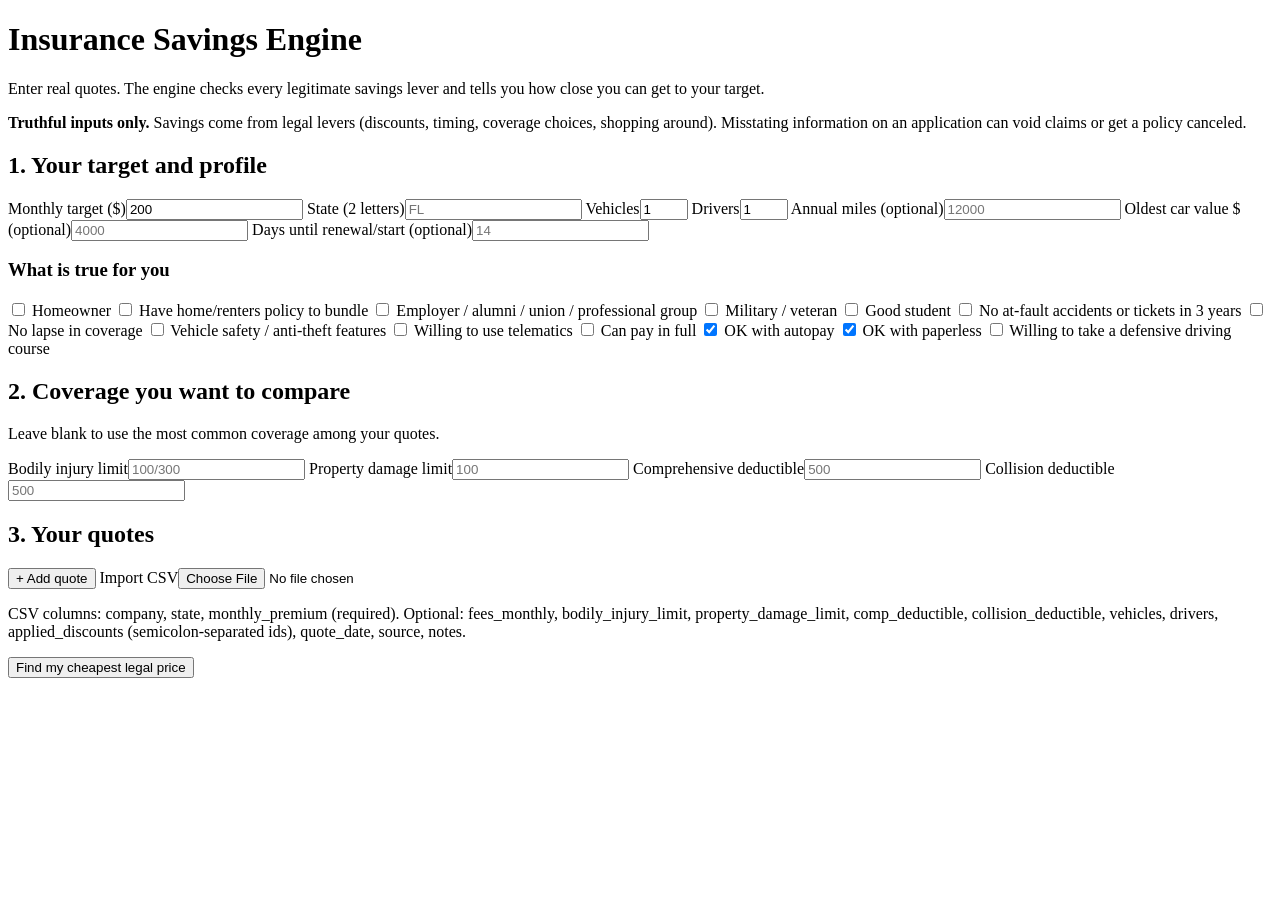
==== app/static/index.html @ ed21ce82 "Move Python files into app/ package and web files into app/static/ Co-Authored-By: Claude Sonnet 5.5" ====
<!doctype html>
<html lang="en">
<head>
  <meta charset="utf-8">
  <meta name="viewport" content="width=device-width, initial-scale=1">
  <!--
    الملف: app/static/index.html — الصفحة الرئيسية (هيكل الواجهة)
    ما يفعله: يحتوي على نماذج الإدخال (الهدف، الملف الشخصي، التغطية، العروض) ومكان عرض النتائج.
    متى تعدّله: لإضافة حقل أو خانة اختيار جديدة (واربطها بـ app.js وبـ models.py).
  -->
  <title>Insurance Savings Engine</title>
  <link rel="stylesheet" href="/static/style.css">
</head>
<body>
<!-- ===== رأس الصفحة: العنوان والتنبيه ===== -->
<header>
  <h1>Insurance Savings Engine</h1>
  <p class="sub">Enter real quotes. The engine checks every legitimate savings lever and tells you how close you can get to your target.</p>
  <p class="notice"><strong>Truthful inputs only.</strong> Savings come from legal levers (discounts, timing, coverage choices, shopping around). Misstating information on an application can void claims or get a policy canceled.</p>
</header>

<main>
  <section class="card">
    <!-- ===== القسم 1: الهدف الشهري والملف الشخصي ===== -->
    <h2>1. Your target and profile</h2>
    <div class="grid">
      <label>Monthly target ($)<input id="target" type="number" min="1" value="200"></label>
      <label>State (2 letters)<input id="p_state" maxlength="2" placeholder="FL"></label>
      <label>Vehicles<input id="p_vehicles" type="number" min="1" max="10" value="1"></label>
      <label>Drivers<input id="p_drivers" type="number" min="1" max="10" value="1"></label>
      <label>Annual miles (optional)<input id="p_miles" type="number" min="0" placeholder="12000"></label>
      <label>Oldest car value $ (optional)<input id="p_value" type="number" min="0" placeholder="4000"></label>
      <label>Days until renewal/start (optional)<input id="p_days" type="number" min="0" placeholder="14"></label>
    </div>
    <!-- ===== خانات "ما الصحيح عنك": يقرؤها app.js عبر data-bool وأسماؤها نفس حقول Profile في models.py ===== -->
    <h3>What is true for you</h3>
    <div class="checks" id="profile-checks">
      <label><input type="checkbox" data-bool="homeowner"> Homeowner</label>
      <label><input type="checkbox" data-bool="has_bundle_policy"> Have home/renters policy to bundle</label>
      <label><input type="checkbox" data-bool="employer_or_group"> Employer / alumni / union / professional group</label>
      <label><input type="checkbox" data-bool="military"> Military / veteran</label>
      <label><input type="checkbox" data-bool="good_student"> Good student</label>
      <label><input type="checkbox" data-bool="clean_record_3yr"> No at-fault accidents or tickets in 3 years</label>
      <label><input type="checkbox" data-bool="continuous_coverage"> No lapse in coverage</label>
      <label><input type="checkbox" data-bool="vehicle_safety_features"> Vehicle safety / anti-theft features</label>
      <label><input type="checkbox" data-bool="willing_telematics"> Willing to use telematics</label>
      <label><input type="checkbox" data-bool="willing_pay_in_full"> Can pay in full</label>
      <label><input type="checkbox" data-bool="autopay_ok" checked> OK with autopay</label>
      <label><input type="checkbox" data-bool="paperless_ok" checked> OK with paperless</label>
      <label><input type="checkbox" data-bool="willing_defensive_course"> Willing to take a defensive driving course</label>
    </div>
  </section>

  <section class="card">
    <!-- ===== القسم 2: التغطية المطلوبة للمقارنة ===== -->
    <h2>2. Coverage you want to compare</h2>
    <p class="hint">Leave blank to use the most common coverage among your quotes.</p>
    <div class="grid">
      <label>Bodily injury limit<input id="c_bi" placeholder="100/300"></label>
      <label>Property damage limit<input id="c_pd" placeholder="100"></label>
      <label>Comprehensive deductible<input id="c_comp" placeholder="500"></label>
      <label>Collision deductible<input id="c_coll" placeholder="500"></label>
    </div>
  </section>

  <section class="card">
    <!-- ===== القسم 3: عروض الأسعار (إضافة يدوية أو استيراد CSV) ===== -->
    <h2>3. Your quotes</h2>
    <div class="row">
      <button id="add-quote" type="button">+ Add quote</button>
      <label class="file">Import CSV<input id="csv-file" type="file" accept=".csv,text/csv"></label>
    </div>
    <p class="hint">CSV columns: company, state, monthly_premium (required). Optional: fees_monthly, bodily_injury_limit, property_damage_limit, comp_deductible, collision_deductible, vehicles, drivers, applied_discounts (semicolon-separated ids), quote_date, source, notes.</p>
    <div id="csv-msg" class="hint" role="status"></div>
    <div id="quotes"></div>
  </section>

  <!-- ===== زر البحث عن أرخص سعر ===== -->
  <button id="analyze" class="primary" type="button">Find my cheapest legal price</button>
  <div id="error" class="error" role="alert" hidden></div>

  <!-- ===== مكان عرض النتائج (يملؤه app.js) ===== -->
  <section id="results" hidden></section>
</main>

<!-- ===== التذييل: إخلاء المسؤولية ===== -->
<footer>
  <p id="disclaimer" class="hint"></p>
</footer>
<!-- ===== ملف الجافاسكربت ===== -->
<script src="/static/app.js"></script>
</body>
</html>
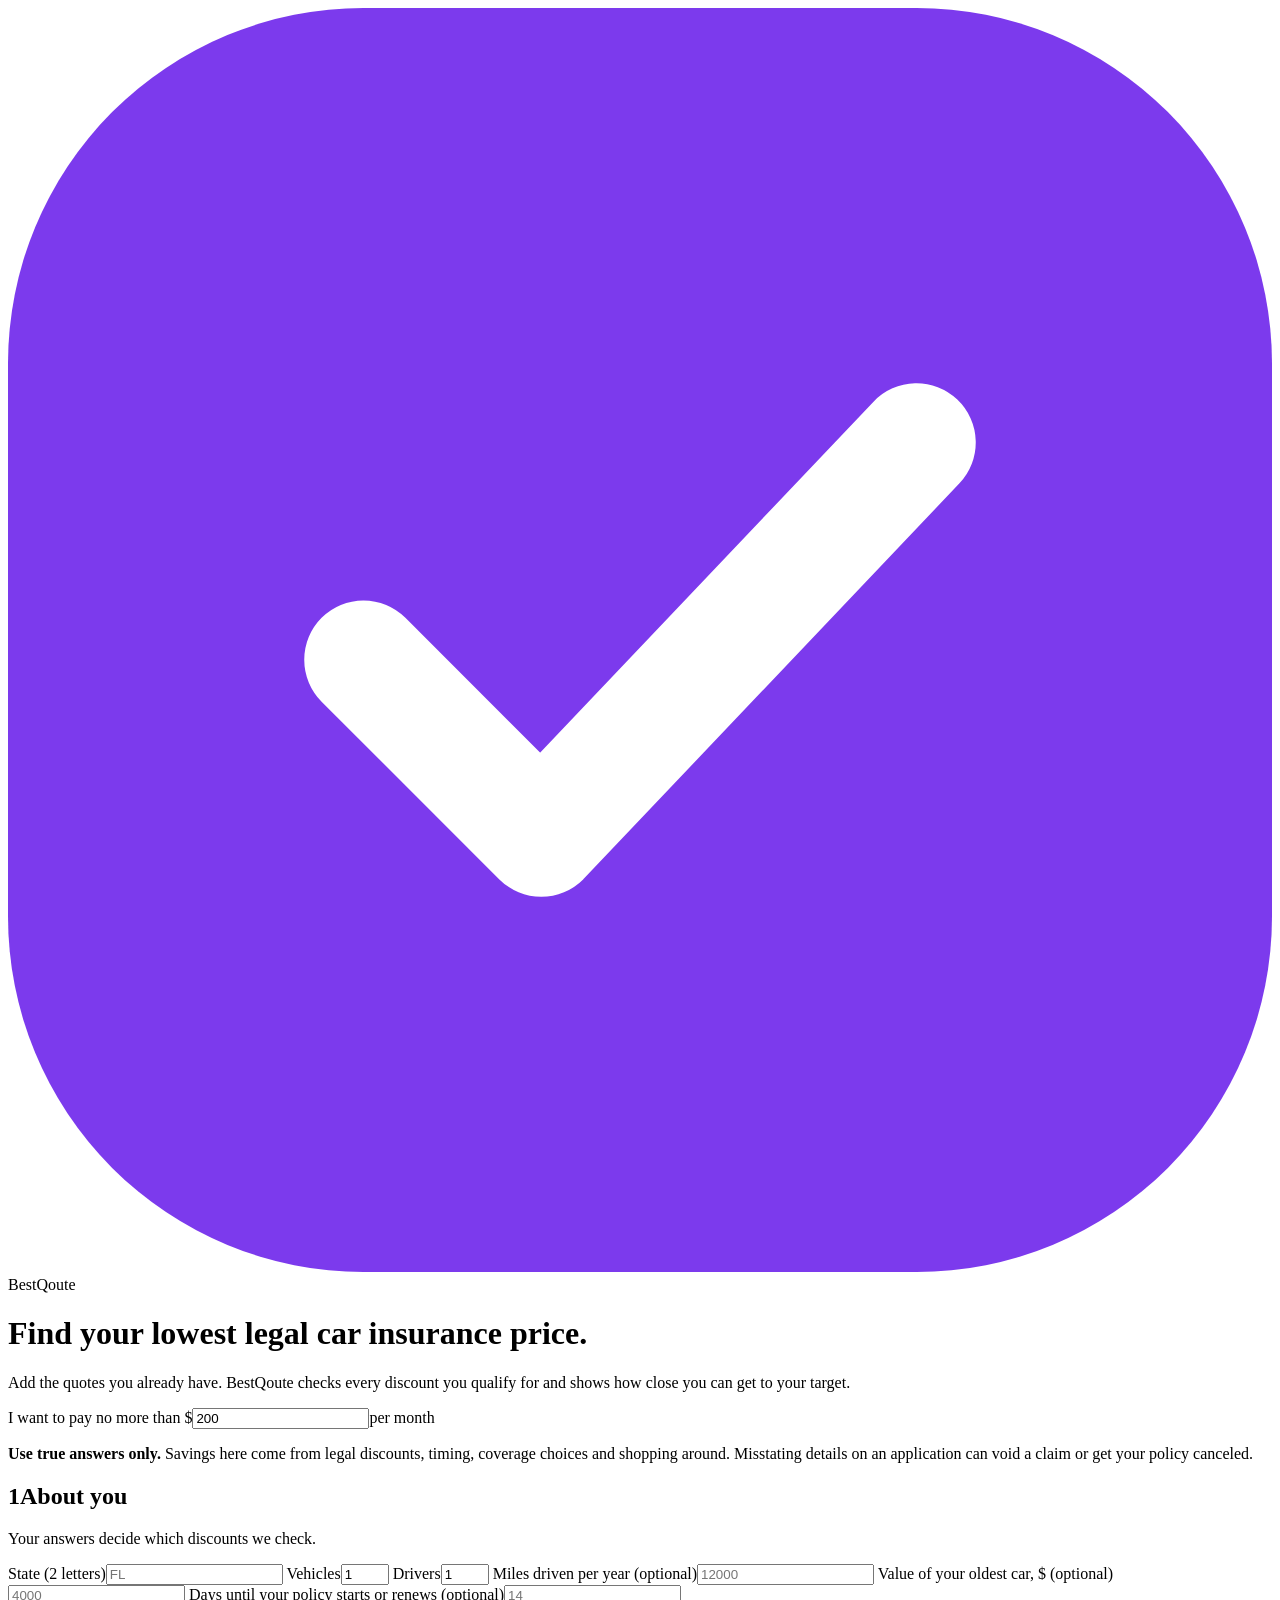
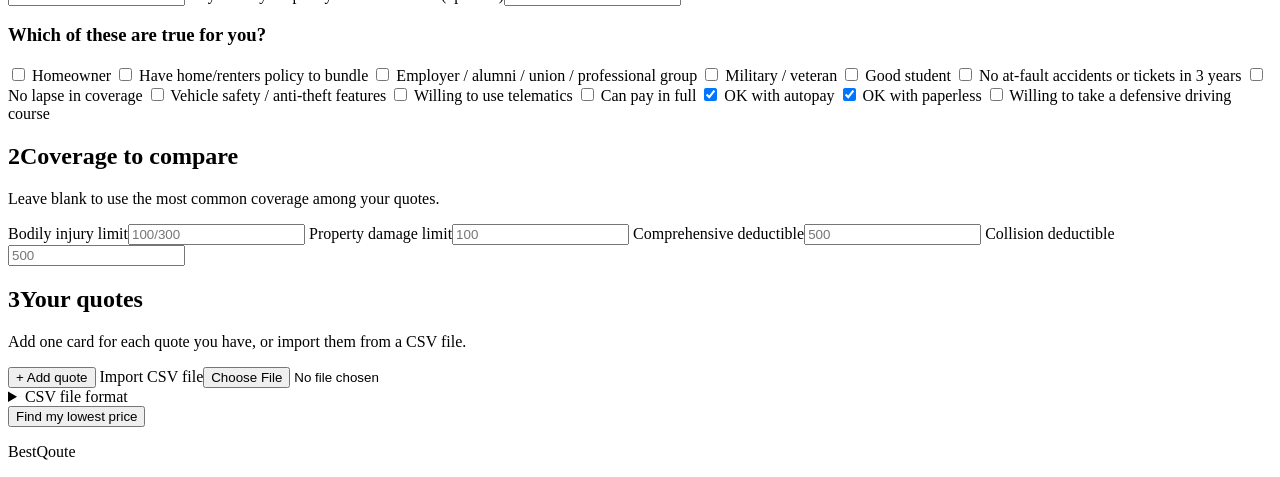
==== commit 397a6cac: "Redesign UI in black, white and purple and rename the product to BestQoute Co-Authored-By: Claude So" ====
--- a/app/static/index.html
+++ b/app/static/index.html
@@ -3,37 +3,54 @@
 <head>
   <meta charset="utf-8">
   <meta name="viewport" content="width=device-width, initial-scale=1">
+  <meta name="theme-color" content="#000000">
+  <meta name="description" content="BestQoute compares your car insurance quotes and shows every legal discount you can use to lower your monthly price.">
   <!--
     الملف: app/static/index.html — الصفحة الرئيسية (هيكل الواجهة)
-    ما يفعله: يحتوي على نماذج الإدخال (الهدف، الملف الشخصي، التغطية، العروض) ومكان عرض النتائج.
+    ما يفعله: يحتوي على الهدف الشهري ونماذج الإدخال (الملف الشخصي، التغطية، العروض) ومكان عرض النتائج.
     متى تعدّله: لإضافة حقل أو خانة اختيار جديدة (واربطها بـ app.js وبـ models.py).
   -->
-  <title>Insurance Savings Engine</title>
+  <title>BestQoute</title>
+  <link rel="icon" href="data:image/svg+xml,%3Csvg xmlns='http://www.w3.org/2000/svg' viewBox='0 0 32 32'%3E%3Crect width='32' height='32' rx='9' fill='%236D28D9'/%3E%3Cpath d='M9 16.5l4.5 4.5L23 11' fill='none' stroke='%23fff' stroke-width='3' stroke-linecap='round' stroke-linejoin='round'/%3E%3C/svg%3E">
+  <link rel="preconnect" href="https://fonts.googleapis.com">
+  <link rel="preconnect" href="https://fonts.gstatic.com" crossorigin>
+  <link rel="stylesheet" href="https://fonts.googleapis.com/css2?family=Plus+Jakarta+Sans:wght@400;500;600;700;800&display=swap">
   <link rel="stylesheet" href="/static/style.css">
 </head>
 <body>
-<!-- ===== رأس الصفحة: العنوان والتنبيه ===== -->
-<header>
-  <h1>Insurance Savings Engine</h1>
-  <p class="sub">Enter real quotes. The engine checks every legitimate savings lever and tells you how close you can get to your target.</p>
-  <p class="notice"><strong>Truthful inputs only.</strong> Savings come from legal levers (discounts, timing, coverage choices, shopping around). Misstating information on an application can void claims or get a policy canceled.</p>
+<!-- ===== القسم الأسود العلوي: الاسم والعنوان وحقل الهدف الشهري ===== -->
+<header class="hero">
+  <div class="hero-inner">
+    <div class="brand">
+      <svg viewBox="0 0 32 32" aria-hidden="true"><rect width="32" height="32" rx="9" fill="#7C3AED"/><path d="M9 16.5l4.5 4.5L23 11" fill="none" stroke="#fff" stroke-width="3" stroke-linecap="round" stroke-linejoin="round"/></svg>
+      <span>BestQoute</span>
+    </div>
+    <h1>Find your lowest legal car insurance price.</h1>
+    <p class="lead">Add the quotes you already have. BestQoute checks every discount you qualify for and shows how close you can get to your target.</p>
+    <label class="target">
+      <span class="target-label">I want to pay no more than</span>
+      <span class="money"><span class="cur" aria-hidden="true">$</span><input id="target" type="number" min="1" value="200" inputmode="numeric"><span class="per">per month</span></span>
+    </label>
+  </div>
 </header>
 
 <main>
+  <p class="notice"><strong>Use true answers only.</strong> Savings here come from legal discounts, timing, coverage choices and shopping around. Misstating details on an application can void a claim or get your policy canceled.</p>
+
   <section class="card">
-    <!-- ===== القسم 1: الهدف الشهري والملف الشخصي ===== -->
-    <h2>1. Your target and profile</h2>
+    <!-- ===== القسم 1: الملف الشخصي ===== -->
+    <h2><span class="num">1</span>About you</h2>
+    <p class="hint">Your answers decide which discounts we check.</p>
     <div class="grid">
-      <label>Monthly target ($)<input id="target" type="number" min="1" value="200"></label>
-      <label>State (2 letters)<input id="p_state" maxlength="2" placeholder="FL"></label>
+      <label>State (2 letters)<input id="p_state" maxlength="2" placeholder="FL" autocomplete="off"></label>
       <label>Vehicles<input id="p_vehicles" type="number" min="1" max="10" value="1"></label>
       <label>Drivers<input id="p_drivers" type="number" min="1" max="10" value="1"></label>
-      <label>Annual miles (optional)<input id="p_miles" type="number" min="0" placeholder="12000"></label>
-      <label>Oldest car value $ (optional)<input id="p_value" type="number" min="0" placeholder="4000"></label>
-      <label>Days until renewal/start (optional)<input id="p_days" type="number" min="0" placeholder="14"></label>
+      <label>Miles driven per year (optional)<input id="p_miles" type="number" min="0" placeholder="12000"></label>
+      <label>Value of your oldest car, $ (optional)<input id="p_value" type="number" min="0" placeholder="4000"></label>
+      <label>Days until your policy starts or renews (optional)<input id="p_days" type="number" min="0" placeholder="14"></label>
     </div>
     <!-- ===== خانات "ما الصحيح عنك": يقرؤها app.js عبر data-bool وأسماؤها نفس حقول Profile في models.py ===== -->
-    <h3>What is true for you</h3>
+    <h3>Which of these are true for you?</h3>
     <div class="checks" id="profile-checks">
       <label><input type="checkbox" data-bool="homeowner"> Homeowner</label>
       <label><input type="checkbox" data-bool="has_bundle_policy"> Have home/renters policy to bundle</label>
@@ -53,7 +70,7 @@
 
   <section class="card">
     <!-- ===== القسم 2: التغطية المطلوبة للمقارنة ===== -->
-    <h2>2. Coverage you want to compare</h2>
+    <h2><span class="num">2</span>Coverage to compare</h2>
     <p class="hint">Leave blank to use the most common coverage among your quotes.</p>
     <div class="grid">
       <label>Bodily injury limit<input id="c_bi" placeholder="100/300"></label>
@@ -65,27 +82,36 @@
 
   <section class="card">
     <!-- ===== القسم 3: عروض الأسعار (إضافة يدوية أو استيراد CSV) ===== -->
-    <h2>3. Your quotes</h2>
+    <h2><span class="num">3</span>Your quotes</h2>
+    <p class="hint">Add one card for each quote you have, or import them from a CSV file.</p>
     <div class="row">
-      <button id="add-quote" type="button">+ Add quote</button>
-      <label class="file">Import CSV<input id="csv-file" type="file" accept=".csv,text/csv"></label>
+      <button id="add-quote" type="button" class="secondary">+ Add quote</button>
+      <label class="file">Import CSV file<input id="csv-file" type="file" accept=".csv,text/csv"></label>
     </div>
-    <p class="hint">CSV columns: company, state, monthly_premium (required). Optional: fees_monthly, bodily_injury_limit, property_damage_limit, comp_deductible, collision_deductible, vehicles, drivers, applied_discounts (semicolon-separated ids), quote_date, source, notes.</p>
     <div id="csv-msg" class="hint" role="status"></div>
+    <details class="csv-help">
+      <summary>CSV file format</summary>
+      <p class="hint">Required columns: company, state, monthly_premium. Optional: fees_monthly, bodily_injury_limit, property_damage_limit, comp_deductible, collision_deductible, vehicles, drivers, applied_discounts (semicolon-separated ids), quote_date, source, notes.</p>
+    </details>
     <div id="quotes"></div>
   </section>
 
-  <!-- ===== زر البحث عن أرخص سعر ===== -->
-  <button id="analyze" class="primary" type="button">Find my cheapest legal price</button>
-  <div id="error" class="error" role="alert" hidden></div>
+  <!-- ===== شريط الزر السفلي الثابت: رسالة الخطأ وزر البحث عن أرخص سعر ===== -->
+  <div class="cta-bar">
+    <div id="error" class="error" role="alert" hidden></div>
+    <button id="analyze" class="primary" type="button">Find my lowest price</button>
+  </div>
 
   <!-- ===== مكان عرض النتائج (يملؤه app.js) ===== -->
   <section id="results" hidden></section>
 </main>
 
-<!-- ===== التذييل: إخلاء المسؤولية ===== -->
+<!-- ===== التذييل الأسود: إخلاء المسؤولية ===== -->
 <footer>
-  <p id="disclaimer" class="hint"></p>
+  <div class="footer-inner">
+    <p class="footer-brand">BestQoute</p>
+    <p id="disclaimer" class="hint"></p>
+  </div>
 </footer>
 <!-- ===== ملف الجافاسكربت ===== -->
 <script src="/static/app.js"></script>
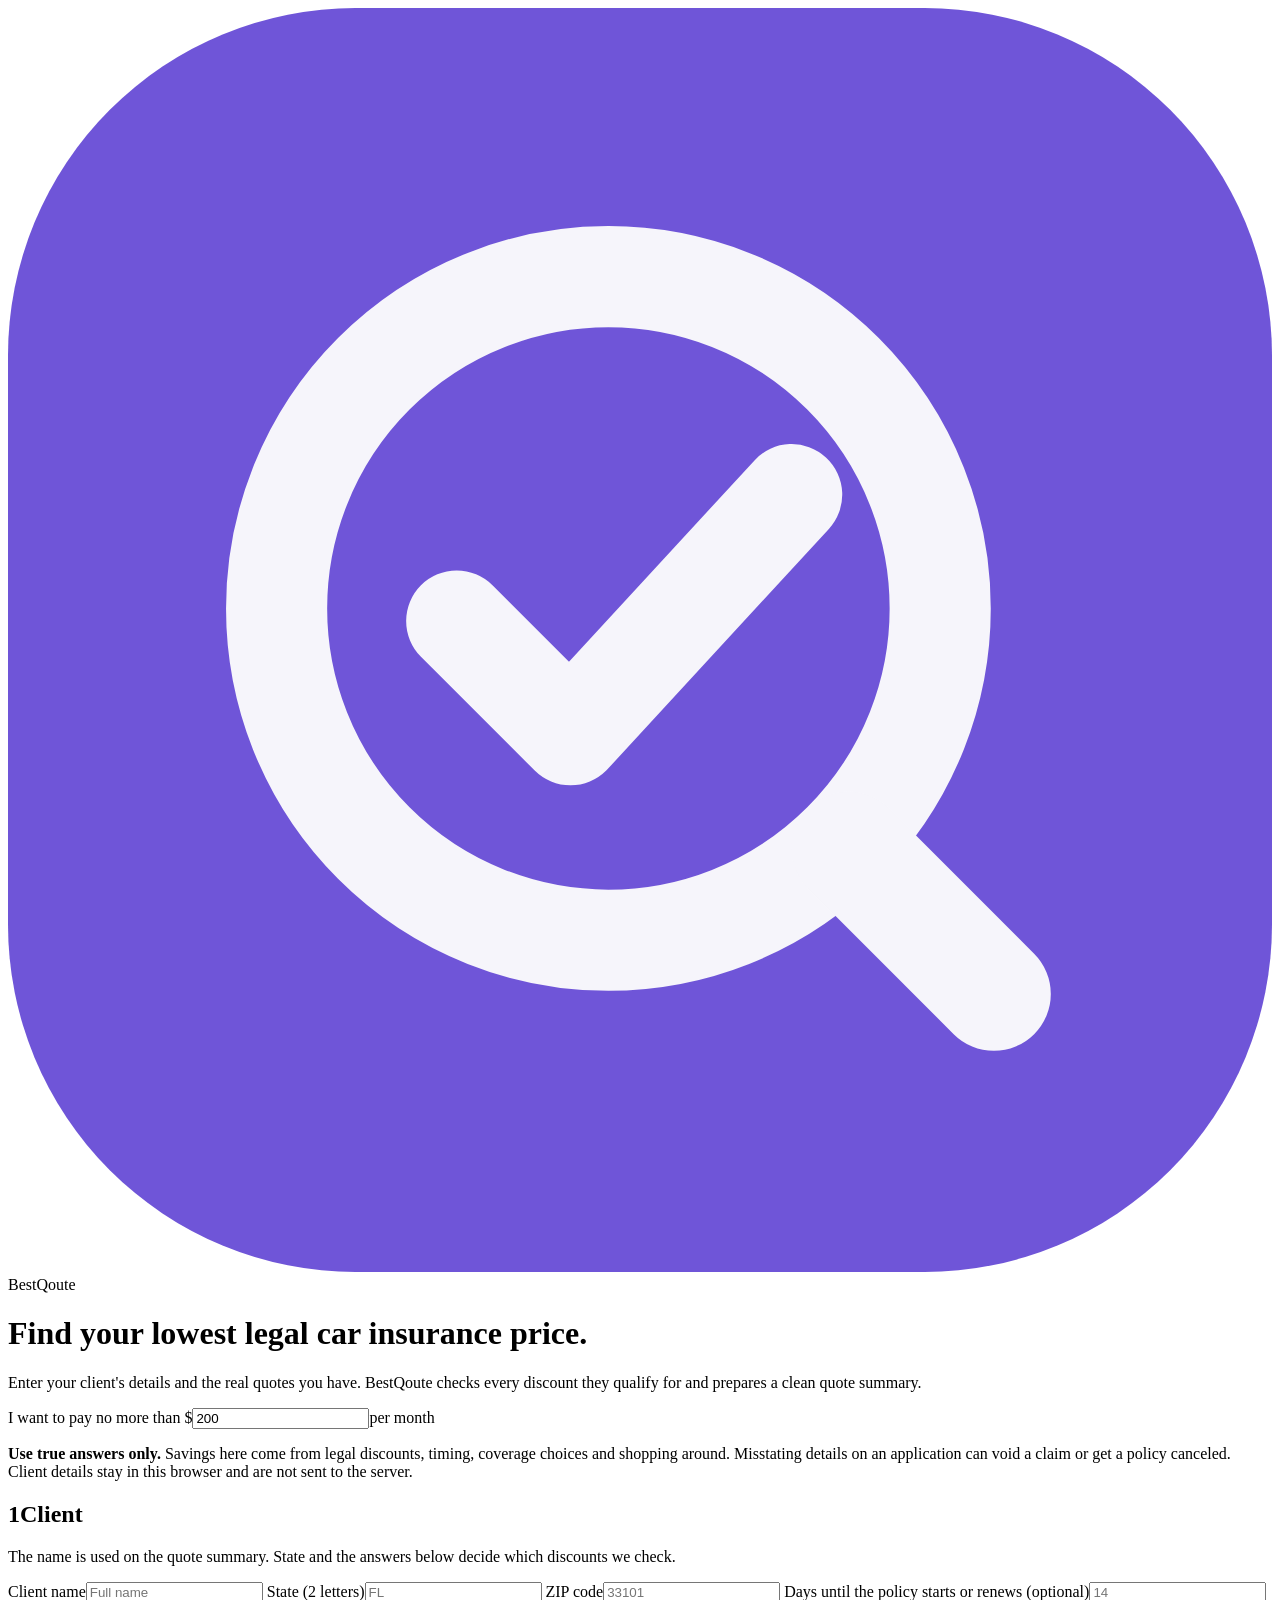
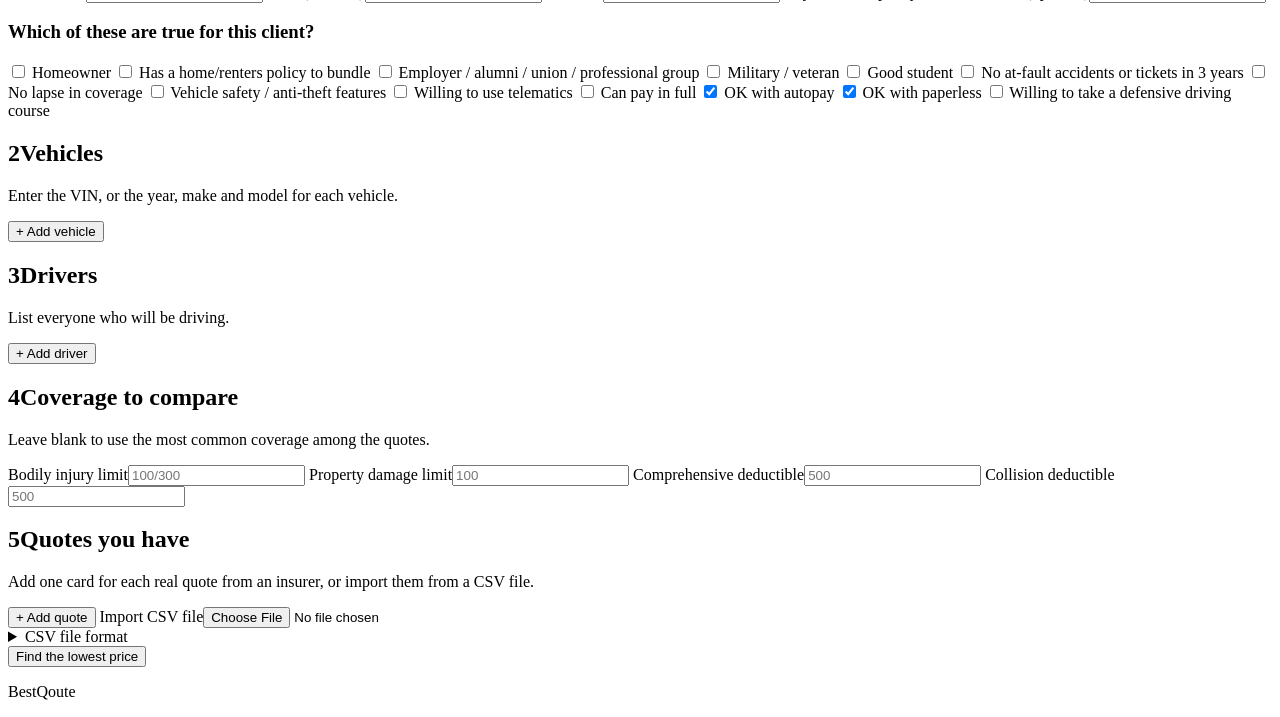
==== commit c0534c7d: "Add password lock, client intake, quote summary, eye-care theme and logo Co-Authored-By: Claude Sonn" ====
--- a/app/static/index.html
+++ b/app/static/index.html
@@ -3,30 +3,32 @@
 <head>
   <meta charset="utf-8">
   <meta name="viewport" content="width=device-width, initial-scale=1">
-  <meta name="theme-color" content="#000000">
-  <meta name="description" content="BestQoute compares your car insurance quotes and shows every legal discount you can use to lower your monthly price.">
+  <meta name="theme-color" content="#1c1b23">
+  <meta name="robots" content="noindex, nofollow">
+  <meta name="description" content="BestQoute helps you prepare and compare car insurance quotes for your clients.">
   <!--
     الملف: app/static/index.html — الصفحة الرئيسية (هيكل الواجهة)
-    ما يفعله: يحتوي على الهدف الشهري ونماذج الإدخال (الملف الشخصي، التغطية، العروض) ومكان عرض النتائج.
+    ما يفعله: يحتوي على الهدف الشهري وبيانات العميل والسيارات والسائقين والتغطية وعروض الأسعار، ومكان عرض النتائج وملخص العرض للعميل.
     متى تعدّله: لإضافة حقل أو خانة اختيار جديدة (واربطها بـ app.js وبـ models.py).
+    ملاحظة: بيانات العميل (الاسم والـ VIN والسائقين) تبقى في المتصفح ولا تُرسل إلى الخادم.
   -->
   <title>BestQoute</title>
-  <link rel="icon" href="data:image/svg+xml,%3Csvg xmlns='http://www.w3.org/2000/svg' viewBox='0 0 32 32'%3E%3Crect width='32' height='32' rx='9' fill='%236D28D9'/%3E%3Cpath d='M9 16.5l4.5 4.5L23 11' fill='none' stroke='%23fff' stroke-width='3' stroke-linecap='round' stroke-linejoin='round'/%3E%3C/svg%3E">
+  <link rel="icon" href="data:image/svg+xml,%3Csvg xmlns='http://www.w3.org/2000/svg' viewBox='0 0 40 40'%3E%3Crect width='40' height='40' rx='11' fill='%236f55d8'/%3E%3Ccircle cx='19' cy='19' r='10.5' fill='none' stroke='%23f6f5fb' stroke-width='3.2'/%3E%3Cpath d='M14.2 19.4l3.6 3.6 7-7.6' fill='none' stroke='%23f6f5fb' stroke-width='3.2' stroke-linecap='round' stroke-linejoin='round'/%3E%3Cpath d='M26.6 26.6l4.6 4.6' fill='none' stroke='%23f6f5fb' stroke-width='3.6' stroke-linecap='round'/%3E%3C/svg%3E">
   <link rel="preconnect" href="https://fonts.googleapis.com">
   <link rel="preconnect" href="https://fonts.gstatic.com" crossorigin>
   <link rel="stylesheet" href="https://fonts.googleapis.com/css2?family=Plus+Jakarta+Sans:wght@400;500;600;700;800&display=swap">
   <link rel="stylesheet" href="/static/style.css">
 </head>
 <body>
-<!-- ===== القسم الأسود العلوي: الاسم والعنوان وحقل الهدف الشهري ===== -->
+<!-- ===== القسم العلوي الداكن: الشعار والعنوان وحقل الهدف الشهري ===== -->
 <header class="hero">
   <div class="hero-inner">
     <div class="brand">
-      <svg viewBox="0 0 32 32" aria-hidden="true"><rect width="32" height="32" rx="9" fill="#7C3AED"/><path d="M9 16.5l4.5 4.5L23 11" fill="none" stroke="#fff" stroke-width="3" stroke-linecap="round" stroke-linejoin="round"/></svg>
+      <svg class="logo" viewBox="0 0 40 40" aria-hidden="true"><rect width="40" height="40" rx="11" fill="#6f55d8"/><circle cx="19" cy="19" r="10.5" fill="none" stroke="#f6f5fb" stroke-width="3.2"/><path d="M14.2 19.4l3.6 3.6 7-7.6" fill="none" stroke="#f6f5fb" stroke-width="3.2" stroke-linecap="round" stroke-linejoin="round"/><path d="M26.6 26.6l4.6 4.6" fill="none" stroke="#f6f5fb" stroke-width="3.6" stroke-linecap="round"/></svg>
       <span>BestQoute</span>
     </div>
     <h1>Find your lowest legal car insurance price.</h1>
-    <p class="lead">Add the quotes you already have. BestQoute checks every discount you qualify for and shows how close you can get to your target.</p>
+    <p class="lead">Enter your client's details and the real quotes you have. BestQoute checks every discount they qualify for and prepares a clean quote summary.</p>
     <label class="target">
       <span class="target-label">I want to pay no more than</span>
       <span class="money"><span class="cur" aria-hidden="true">$</span><input id="target" type="number" min="1" value="200" inputmode="numeric"><span class="per">per month</span></span>
@@ -35,25 +37,23 @@
 </header>
 
 <main>
-  <p class="notice"><strong>Use true answers only.</strong> Savings here come from legal discounts, timing, coverage choices and shopping around. Misstating details on an application can void a claim or get your policy canceled.</p>
+  <p class="notice"><strong>Use true answers only.</strong> Savings here come from legal discounts, timing, coverage choices and shopping around. Misstating details on an application can void a claim or get a policy canceled. Client details stay in this browser and are not sent to the server.</p>
 
   <section class="card">
-    <!-- ===== القسم 1: الملف الشخصي ===== -->
-    <h2><span class="num">1</span>About you</h2>
-    <p class="hint">Your answers decide which discounts we check.</p>
+    <!-- ===== القسم 1: بيانات العميل والخصومات ===== -->
+    <h2><span class="num">1</span>Client</h2>
+    <p class="hint">The name is used on the quote summary. State and the answers below decide which discounts we check.</p>
     <div class="grid">
+      <label>Client name<input id="p_client" placeholder="Full name" autocomplete="off"></label>
       <label>State (2 letters)<input id="p_state" maxlength="2" placeholder="FL" autocomplete="off"></label>
-      <label>Vehicles<input id="p_vehicles" type="number" min="1" max="10" value="1"></label>
-      <label>Drivers<input id="p_drivers" type="number" min="1" max="10" value="1"></label>
-      <label>Miles driven per year (optional)<input id="p_miles" type="number" min="0" placeholder="12000"></label>
-      <label>Value of your oldest car, $ (optional)<input id="p_value" type="number" min="0" placeholder="4000"></label>
-      <label>Days until your policy starts or renews (optional)<input id="p_days" type="number" min="0" placeholder="14"></label>
+      <label>ZIP code<input id="p_zip" maxlength="10" placeholder="33101" inputmode="numeric" autocomplete="off"></label>
+      <label>Days until the policy starts or renews (optional)<input id="p_days" type="number" min="0" placeholder="14"></label>
     </div>
-    <!-- ===== خانات "ما الصحيح عنك": يقرؤها app.js عبر data-bool وأسماؤها نفس حقول Profile في models.py ===== -->
-    <h3>Which of these are true for you?</h3>
+    <!-- ===== خانات "ما الصحيح عنه": يقرؤها app.js عبر data-bool وأسماؤها نفس حقول Profile في models.py ===== -->
+    <h3>Which of these are true for this client?</h3>
     <div class="checks" id="profile-checks">
       <label><input type="checkbox" data-bool="homeowner"> Homeowner</label>
-      <label><input type="checkbox" data-bool="has_bundle_policy"> Have home/renters policy to bundle</label>
+      <label><input type="checkbox" data-bool="has_bundle_policy"> Has a home/renters policy to bundle</label>
       <label><input type="checkbox" data-bool="employer_or_group"> Employer / alumni / union / professional group</label>
       <label><input type="checkbox" data-bool="military"> Military / veteran</label>
       <label><input type="checkbox" data-bool="good_student"> Good student</label>
@@ -69,9 +69,25 @@
   </section>
 
   <section class="card">
-    <!-- ===== القسم 2: التغطية المطلوبة للمقارنة ===== -->
-    <h2><span class="num">2</span>Coverage to compare</h2>
-    <p class="hint">Leave blank to use the most common coverage among your quotes.</p>
+    <!-- ===== القسم 2: السيارات (الرقم التسلسلي VIN أو السنة والصنع والطراز) ===== -->
+    <h2><span class="num">2</span>Vehicles</h2>
+    <p class="hint">Enter the VIN, or the year, make and model for each vehicle.</p>
+    <div id="vehicles"></div>
+    <button id="add-vehicle" type="button" class="secondary">+ Add vehicle</button>
+  </section>
+
+  <section class="card">
+    <!-- ===== القسم 3: السائقون ===== -->
+    <h2><span class="num">3</span>Drivers</h2>
+    <p class="hint">List everyone who will be driving.</p>
+    <div id="drivers"></div>
+    <button id="add-driver" type="button" class="secondary">+ Add driver</button>
+  </section>
+
+  <section class="card">
+    <!-- ===== القسم 4: التغطية المطلوبة للمقارنة ===== -->
+    <h2><span class="num">4</span>Coverage to compare</h2>
+    <p class="hint">Leave blank to use the most common coverage among the quotes.</p>
     <div class="grid">
       <label>Bodily injury limit<input id="c_bi" placeholder="100/300"></label>
       <label>Property damage limit<input id="c_pd" placeholder="100"></label>
@@ -81,9 +97,9 @@
   </section>
 
   <section class="card">
-    <!-- ===== القسم 3: عروض الأسعار (إضافة يدوية أو استيراد CSV) ===== -->
-    <h2><span class="num">3</span>Your quotes</h2>
-    <p class="hint">Add one card for each quote you have, or import them from a CSV file.</p>
+    <!-- ===== القسم 5: عروض الأسعار (إضافة يدوية أو استيراد CSV) ===== -->
+    <h2><span class="num">5</span>Quotes you have</h2>
+    <p class="hint">Add one card for each real quote from an insurer, or import them from a CSV file.</p>
     <div class="row">
       <button id="add-quote" type="button" class="secondary">+ Add quote</button>
       <label class="file">Import CSV file<input id="csv-file" type="file" accept=".csv,text/csv"></label>
@@ -99,14 +115,14 @@
   <!-- ===== شريط الزر السفلي الثابت: رسالة الخطأ وزر البحث عن أرخص سعر ===== -->
   <div class="cta-bar">
     <div id="error" class="error" role="alert" hidden></div>
-    <button id="analyze" class="primary" type="button">Find my lowest price</button>
+    <button id="analyze" class="primary" type="button">Find the lowest price</button>
   </div>
 
-  <!-- ===== مكان عرض النتائج (يملؤه app.js) ===== -->
+  <!-- ===== مكان عرض النتائج وملخص العرض للعميل (يملؤه app.js) ===== -->
   <section id="results" hidden></section>
 </main>
 
-<!-- ===== التذييل الأسود: إخلاء المسؤولية ===== -->
+<!-- ===== التذييل الداكن: إخلاء المسؤولية ===== -->
 <footer>
   <div class="footer-inner">
     <p class="footer-brand">BestQoute</p>
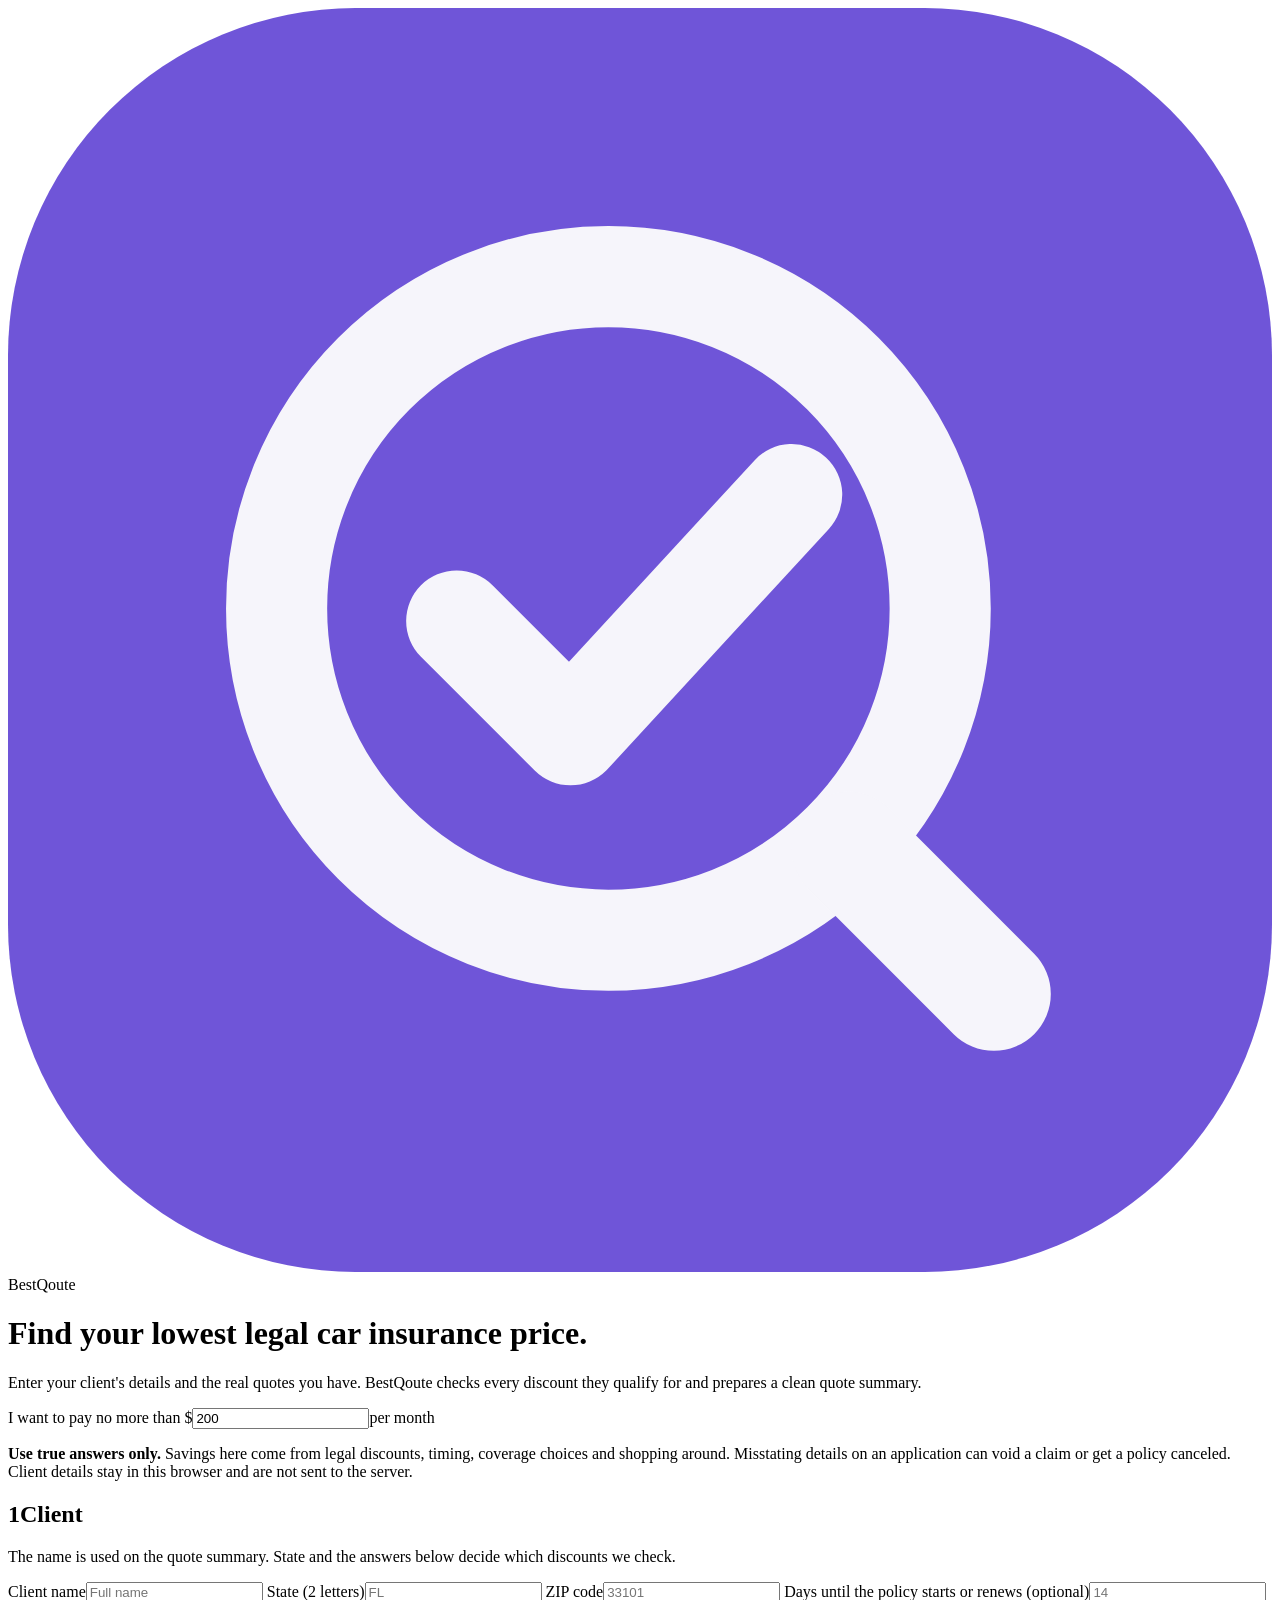
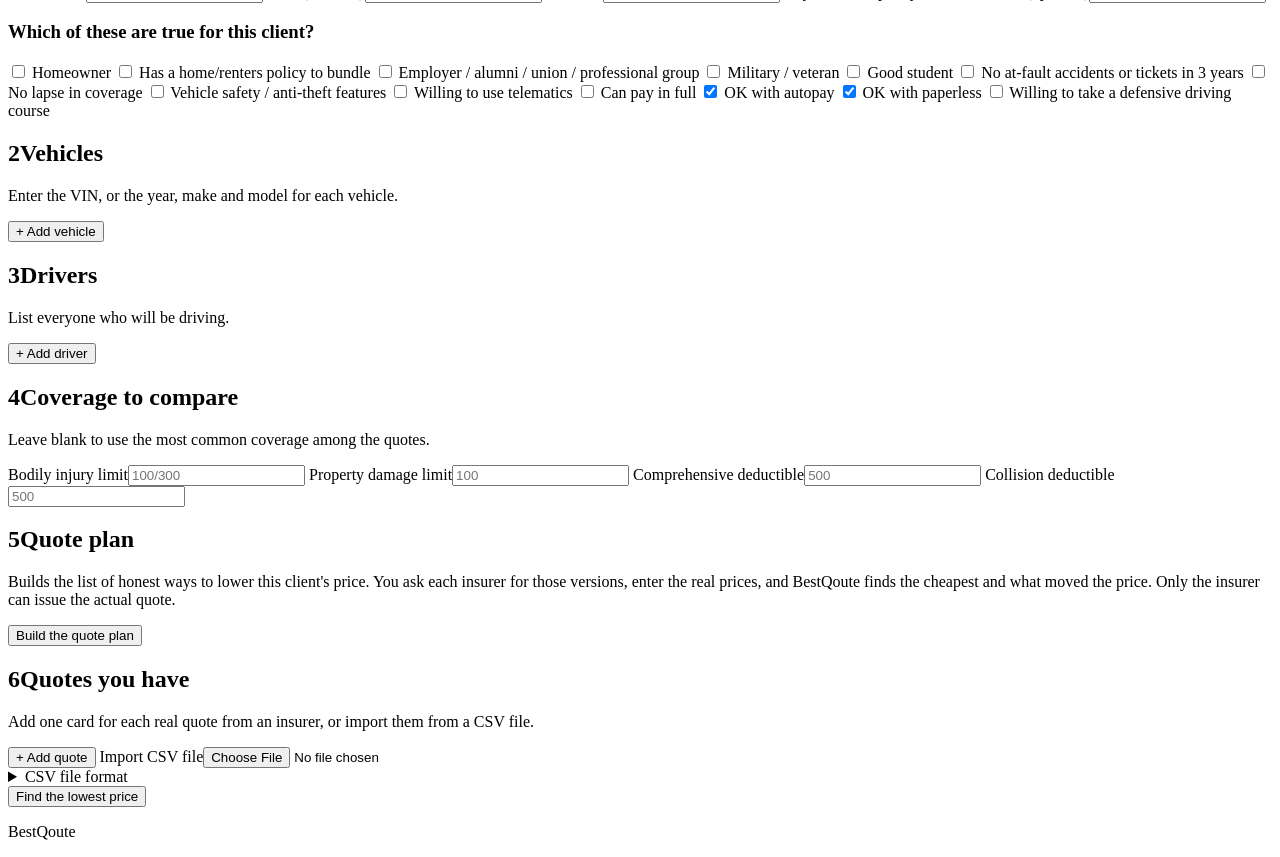
==== commit 2f30c3fe: "Add quote planner: honest price-lowering scenarios, insurer grid and cheapest finder Co-Authored-By:" ====
--- a/app/static/index.html
+++ b/app/static/index.html
@@ -96,9 +96,28 @@
     </div>
   </section>
 
+  <section class="card" id="planner">
+    <!-- ===== القسم 5: مخطِّط العروض: كل الطرق الصادقة لخفض السعر ===== -->
+    <h2><span class="num">5</span>Quote plan</h2>
+    <p class="hint">Builds the list of honest ways to lower this client's price. You ask each insurer for those versions, enter the real prices, and BestQoute finds the cheapest and what moved the price. Only the insurer can issue the actual quote.</p>
+    <button id="build-plan" type="button" class="secondary">Build the quote plan</button>
+    <div id="plan-body" hidden>
+      <div id="plan-scenarios"></div>
+      <h3>Insurers you are quoting</h3>
+      <div class="row">
+        <input id="ins-name" placeholder="Insurer name" autocomplete="off" aria-label="Insurer name">
+        <button id="ins-add" type="button" class="secondary">Add insurer</button>
+      </div>
+      <div id="ins-suggest" class="chiprow"></div>
+      <div id="plan-grid"></div>
+      <button id="plan-best" type="button" class="secondary">Find the cheapest</button>
+      <div id="plan-results"></div>
+    </div>
+  </section>
+
   <section class="card">
-    <!-- ===== القسم 5: عروض الأسعار (إضافة يدوية أو استيراد CSV) ===== -->
-    <h2><span class="num">5</span>Quotes you have</h2>
+    <!-- ===== القسم 6: عروض الأسعار (إضافة يدوية أو استيراد CSV) ===== -->
+    <h2><span class="num">6</span>Quotes you have</h2>
     <p class="hint">Add one card for each real quote from an insurer, or import them from a CSV file.</p>
     <div class="row">
       <button id="add-quote" type="button" class="secondary">+ Add quote</button>
@@ -131,5 +150,6 @@
 </footer>
 <!-- ===== ملف الجافاسكربت ===== -->
 <script src="/static/app.js"></script>
+<script src="/static/planner.js"></script>
 </body>
 </html>
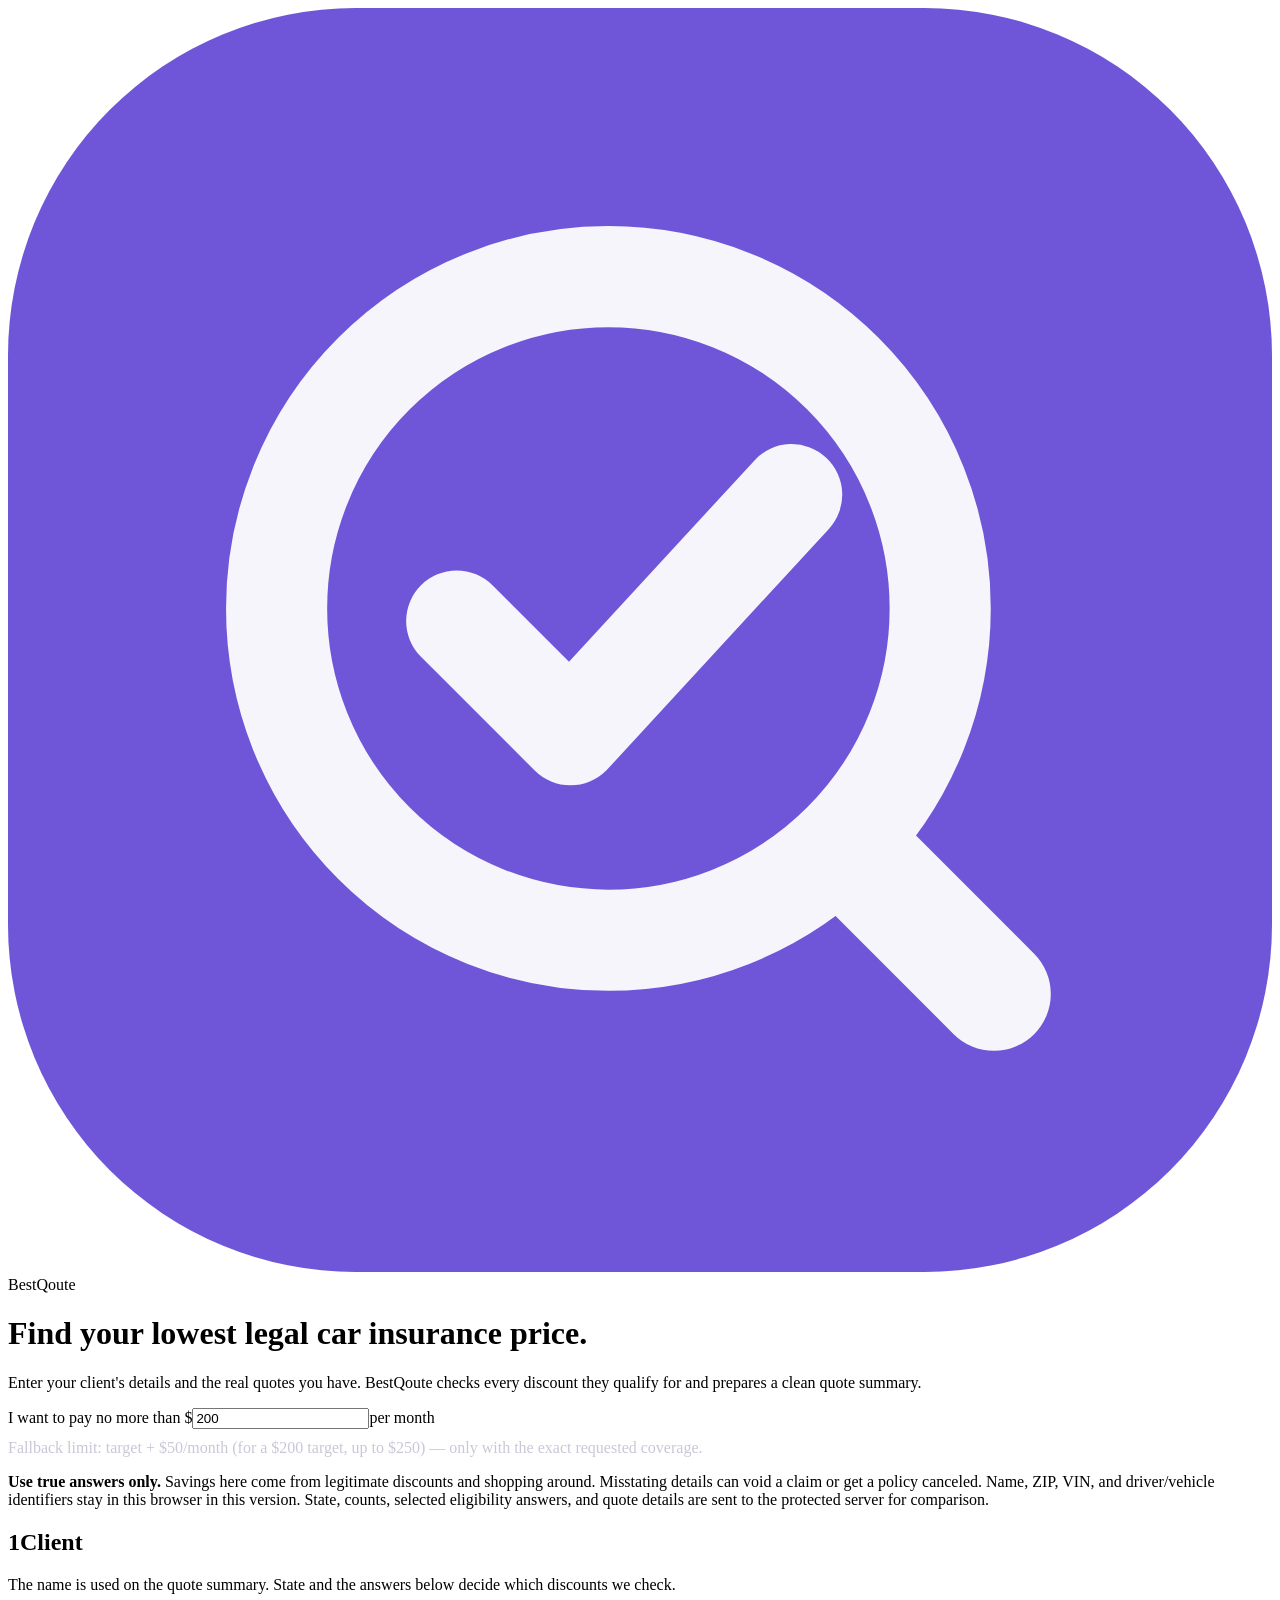
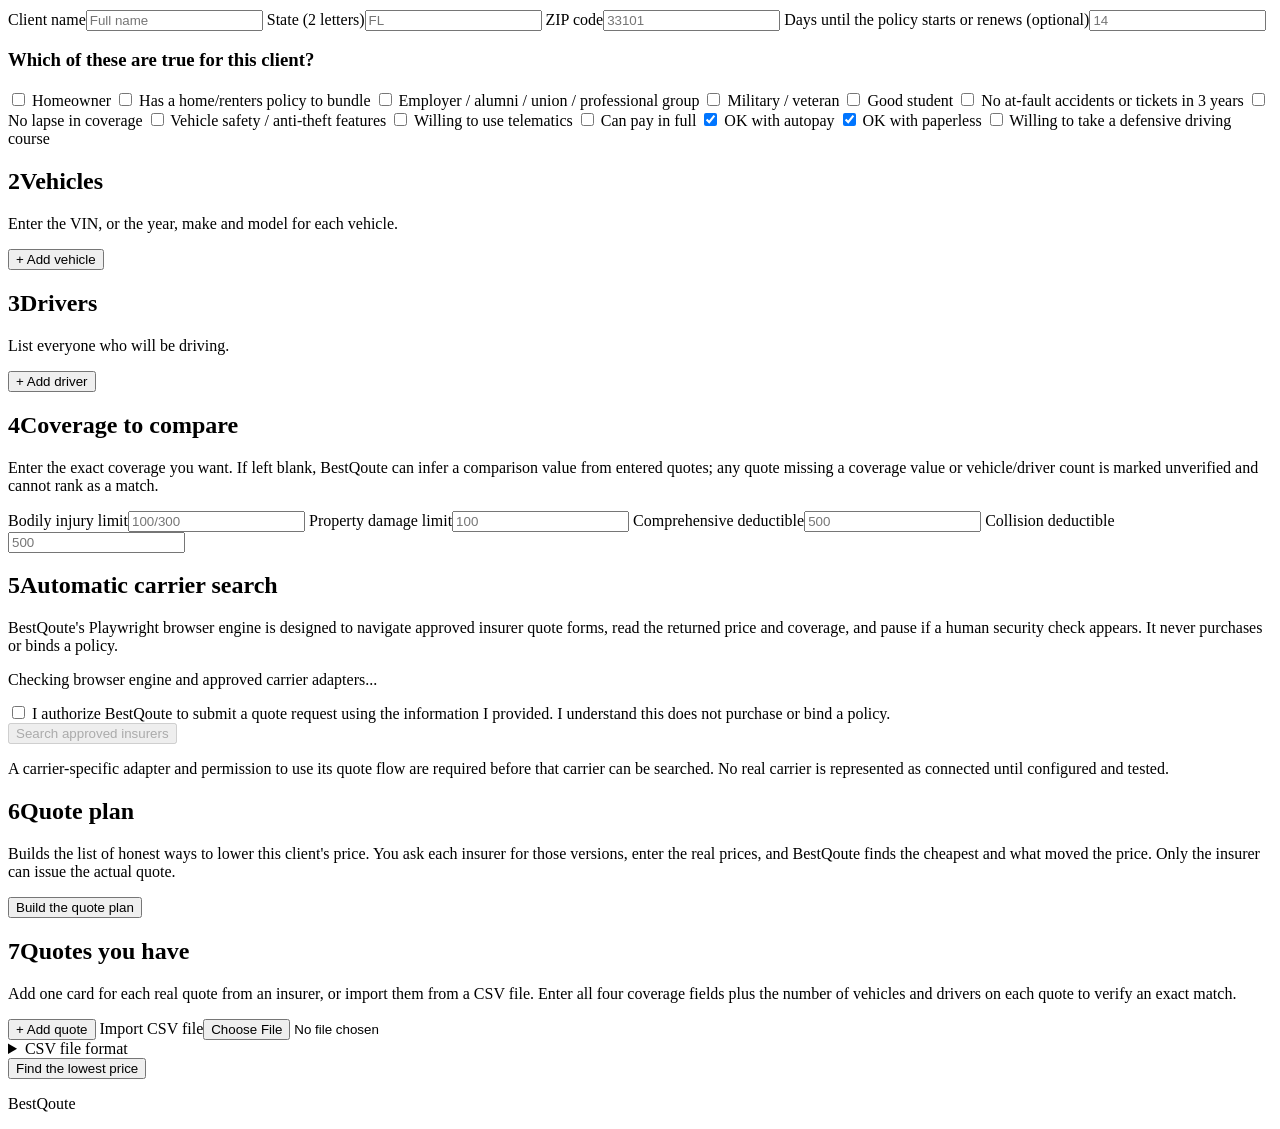
==== commit 4b821654: "BestQoute v0.5.0: Playwright browser engine, job manager, provider template Co-Authored-By: Claude S" ====
--- a/app/static/index.html
+++ b/app/static/index.html
@@ -32,12 +32,13 @@
     <label class="target">
       <span class="target-label">I want to pay no more than</span>
       <span class="money"><span class="cur" aria-hidden="true">$</span><input id="target" type="number" min="1" value="200" inputmode="numeric"><span class="per">per month</span></span>
+      <p class="hint" style="color:#c9c7d8;margin-top:10px">Fallback limit: target + $50/month (for a $200 target, up to $250) — only with the exact requested coverage.</p>
     </label>
   </div>
 </header>
 
 <main>
-  <p class="notice"><strong>Use true answers only.</strong> Savings here come from legal discounts, timing, coverage choices and shopping around. Misstating details on an application can void a claim or get a policy canceled. Client details stay in this browser and are not sent to the server.</p>
+  <p class="notice"><strong>Use true answers only.</strong> Savings here come from legitimate discounts and shopping around. Misstating details can void a claim or get a policy canceled. Name, ZIP, VIN, and driver/vehicle identifiers stay in this browser in this version. State, counts, selected eligibility answers, and quote details are sent to the protected server for comparison.</p>
 
   <section class="card">
     <!-- ===== القسم 1: بيانات العميل والخصومات ===== -->
@@ -87,7 +88,7 @@
   <section class="card">
     <!-- ===== القسم 4: التغطية المطلوبة للمقارنة ===== -->
     <h2><span class="num">4</span>Coverage to compare</h2>
-    <p class="hint">Leave blank to use the most common coverage among the quotes.</p>
+    <p class="hint">Enter the exact coverage you want. If left blank, BestQoute can infer a comparison value from entered quotes; any quote missing a coverage value or vehicle/driver count is marked unverified and cannot rank as a match.</p>
     <div class="grid">
       <label>Bodily injury limit<input id="c_bi" placeholder="100/300"></label>
       <label>Property damage limit<input id="c_pd" placeholder="100"></label>
@@ -96,9 +97,22 @@
     </div>
   </section>
 
+  <section class="card" id="automatic-search">
+    <h2><span class="num">5</span>Automatic carrier search</h2>
+    <p class="hint">BestQoute's Playwright browser engine is designed to navigate approved insurer quote forms, read the returned price and coverage, and pause if a human security check appears. It never purchases or binds a policy.</p>
+    <div id="browser-search-status" class="warn-note" role="status">Checking browser engine and approved carrier adapters...</div>
+    <div id="browser-provider-list" class="checks"></div>
+    <label class="checks" style="display:flex; margin-top:14px">
+      <span><input id="browser-consent" type="checkbox"> I authorize BestQoute to submit a quote request using the information I provided. I understand this does not purchase or bind a policy.</span>
+    </label>
+    <button id="browser-search-button" class="primary" type="button" disabled>Search approved insurers</button>
+    <div id="browser-job-status" role="status" aria-live="polite"></div>
+    <p class="hint">A carrier-specific adapter and permission to use its quote flow are required before that carrier can be searched. No real carrier is represented as connected until configured and tested.</p>
+  </section>
+
   <section class="card" id="planner">
     <!-- ===== القسم 5: مخطِّط العروض: كل الطرق الصادقة لخفض السعر ===== -->
-    <h2><span class="num">5</span>Quote plan</h2>
+    <h2><span class="num">6</span>Quote plan</h2>
     <p class="hint">Builds the list of honest ways to lower this client's price. You ask each insurer for those versions, enter the real prices, and BestQoute finds the cheapest and what moved the price. Only the insurer can issue the actual quote.</p>
     <button id="build-plan" type="button" class="secondary">Build the quote plan</button>
     <div id="plan-body" hidden>
@@ -117,8 +131,8 @@
 
   <section class="card">
     <!-- ===== القسم 6: عروض الأسعار (إضافة يدوية أو استيراد CSV) ===== -->
-    <h2><span class="num">6</span>Quotes you have</h2>
-    <p class="hint">Add one card for each real quote from an insurer, or import them from a CSV file.</p>
+    <h2><span class="num">7</span>Quotes you have</h2>
+    <p class="hint">Add one card for each real quote from an insurer, or import them from a CSV file. Enter all four coverage fields plus the number of vehicles and drivers on each quote to verify an exact match.</p>
     <div class="row">
       <button id="add-quote" type="button" class="secondary">+ Add quote</button>
       <label class="file">Import CSV file<input id="csv-file" type="file" accept=".csv,text/csv"></label>
@@ -151,5 +165,6 @@
 <!-- ===== ملف الجافاسكربت ===== -->
 <script src="/static/app.js"></script>
 <script src="/static/planner.js"></script>
+<script src="/static/browser-search.js"></script>
 </body>
 </html>
